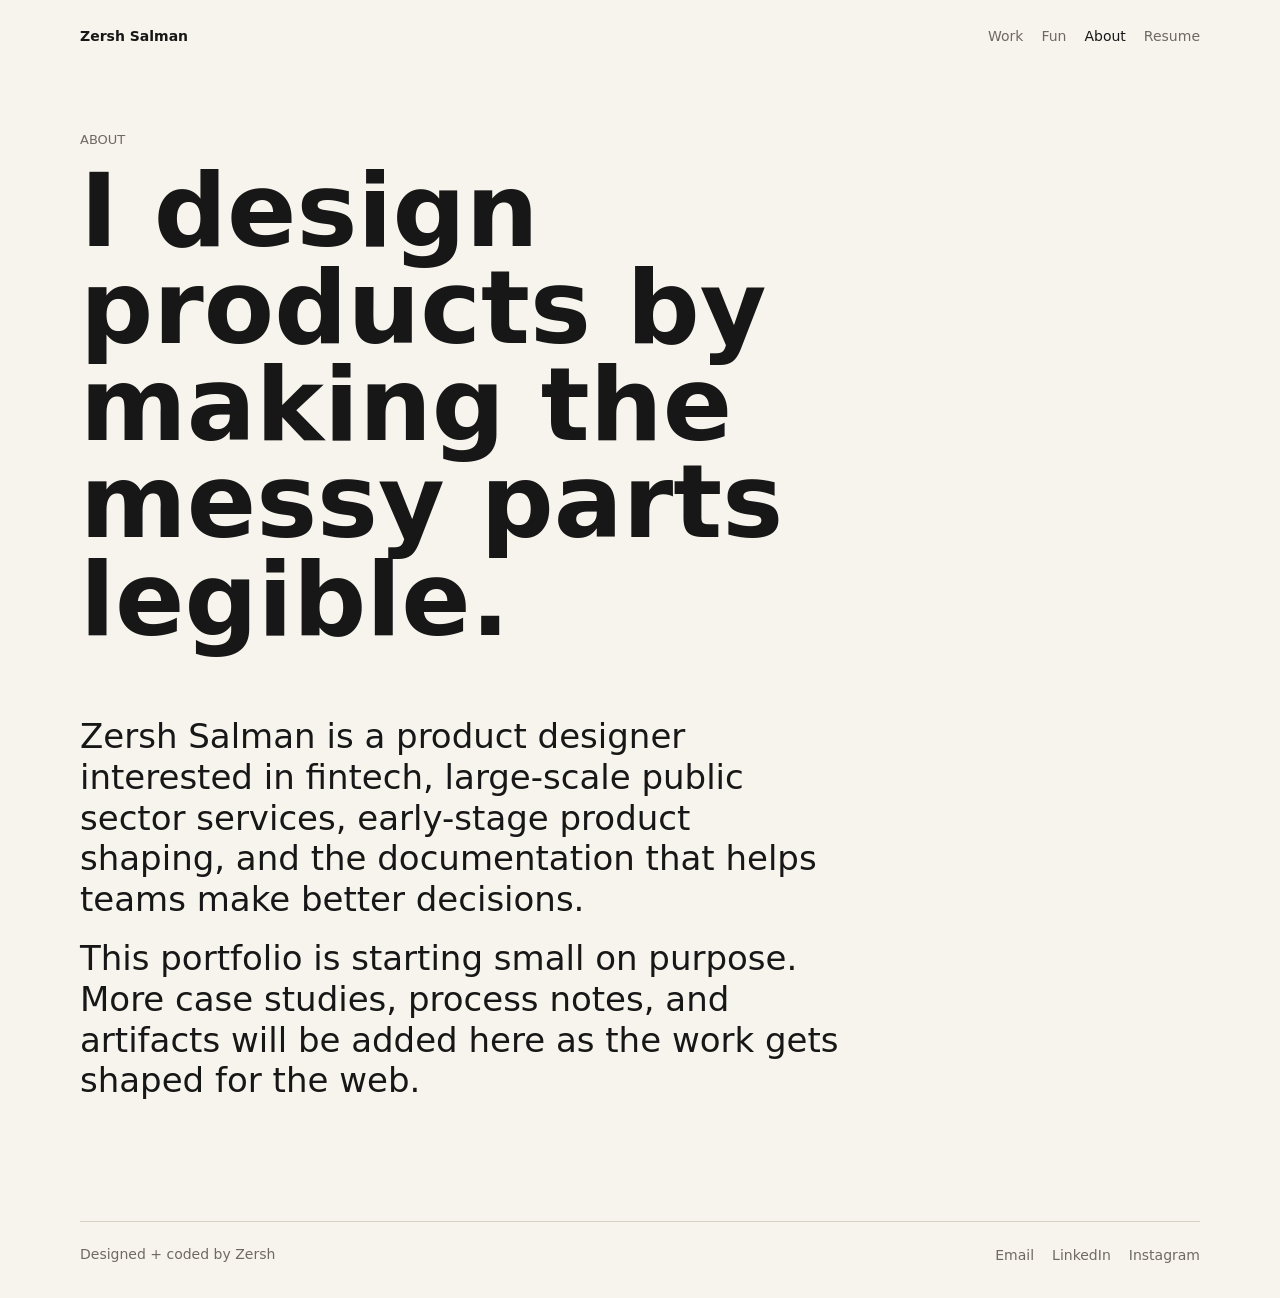
==== about/index.html @ 20848bba "Create portfolio v1" ====
<!doctype html>
<html lang="en">
  <head>
    <meta charset="utf-8">
    <meta name="viewport" content="width=device-width, initial-scale=1">
    <meta name="description" content="About Zersh Salman, product designer.">
    <title>About | Zersh Salman</title>
    <link rel="stylesheet" href="/styles.css">
  </head>
  <body>
    <header class="site-header">
      <a class="brand" href="/">Zersh Salman</a>
      <nav aria-label="Primary navigation">
        <a href="/work/">Work</a>
        <a href="/fun/">Fun</a>
        <a href="/about/" aria-current="page">About</a>
        <a href="/assets/Zersh-CV-SDSI.pdf">Resume</a>
      </nav>
    </header>

    <main>
      <section class="page-intro">
        <p class="eyebrow">About</p>
        <h1>I design products by making the messy parts legible.</h1>
      </section>

      <section class="about-copy">
        <p>Zersh Salman is a product designer interested in fintech, large-scale public sector services, early-stage product shaping, and the documentation that helps teams make better decisions.</p>
        <p>This portfolio is starting small on purpose. More case studies, process notes, and artifacts will be added here as the work gets shaped for the web.</p>
      </section>
    </main>

    <footer class="site-footer">
      <p>Designed + coded by Zersh</p>
      <nav aria-label="Social links">
        <a href="mailto:zersh.salman19@gmail.com">Email</a>
        <a href="https://www.linkedin.com/in/zershsalman/" target="_blank" rel="noreferrer">LinkedIn</a>
        <a href="https://www.instagram.com/z000sh/" target="_blank" rel="noreferrer">Instagram</a>
      </nav>
    </footer>
  </body>
</html>
---- styles.css ----
:root {
  color-scheme: light;
  --bg: #f7f4ed;
  --text: #171717;
  --muted: #6f6a61;
  --line: #d8d1c4;
  --accent: #b23b2a;
  --max-width: 1120px;
}

* {
  box-sizing: border-box;
}

html {
  background: var(--bg);
  color: var(--text);
  font-family: Inter, ui-sans-serif, system-ui, -apple-system, BlinkMacSystemFont, "Segoe UI", sans-serif;
  font-size: 16px;
}

body {
  margin: 0;
  min-height: 100vh;
}

a {
  color: inherit;
  text-decoration: none;
}

a:hover {
  color: var(--accent);
}

.site-header,
.site-footer,
main {
  width: min(var(--max-width), calc(100% - 40px));
  margin-inline: auto;
}

.site-header {
  display: flex;
  align-items: center;
  justify-content: space-between;
  gap: 24px;
  padding: 28px 0 88px;
  font-size: 14px;
  letter-spacing: 0;
}

.brand {
  font-weight: 650;
}

nav {
  display: flex;
  align-items: center;
  gap: 18px;
  flex-wrap: wrap;
}

nav a {
  color: var(--muted);
}

nav a[aria-current="page"] {
  color: var(--text);
}

.hero {
  max-width: 820px;
  padding-bottom: 76px;
}

h1,
h2,
p {
  margin: 0;
}

h1 {
  font-size: clamp(48px, 8vw, 106px);
  line-height: 0.95;
  letter-spacing: 0;
  font-weight: 760;
}

h2 {
  font-size: 18px;
  line-height: 1.25;
  font-weight: 660;
}

p {
  color: var(--muted);
  line-height: 1.55;
}

.timeline {
  display: grid;
  gap: 24px;
  padding: 4px 0 72px;
  max-width: 720px;
}

.timeline-item,
.case-row {
  display: grid;
  grid-template-columns: 88px 1fr;
  gap: 28px;
  border-top: 1px solid var(--line);
  padding-top: 18px;
}

.year,
.eyebrow {
  color: var(--muted);
  font-size: 13px;
  line-height: 1.2;
  text-transform: uppercase;
}

.project-index {
  padding: 0 0 96px;
}

.project-index > h2 {
  margin-bottom: 18px;
}

.index-list {
  border-top: 1px solid var(--line);
}

.index-row {
  display: grid;
  grid-template-columns: minmax(0, 1fr) minmax(220px, 0.65fr);
  gap: 24px;
  align-items: baseline;
  border-bottom: 1px solid var(--line);
  padding: 18px 0;
}

.index-row span:first-child {
  font-size: clamp(22px, 4vw, 46px);
  line-height: 1;
  font-weight: 720;
}

.index-row span:last-child {
  color: var(--muted);
  line-height: 1.35;
}

.page-intro {
  max-width: 900px;
  padding-bottom: 68px;
}

.page-intro .eyebrow {
  margin-bottom: 14px;
}

.case-list {
  display: grid;
  gap: 44px;
  padding-bottom: 96px;
}

.case-row p:not(.year) {
  max-width: 760px;
  margin-top: 12px;
}

.meta-list {
  display: grid;
  grid-template-columns: repeat(3, minmax(0, 1fr));
  gap: 16px;
  margin: 24px 0 0;
}

.meta-list div {
  border-top: 1px solid var(--line);
  padding-top: 12px;
}

dt {
  color: var(--muted);
  font-size: 12px;
  text-transform: uppercase;
}

dd {
  margin: 6px 0 0;
  line-height: 1.35;
}

.about-copy {
  max-width: 760px;
  display: grid;
  gap: 18px;
  padding-bottom: 120px;
}

.about-copy p {
  color: var(--text);
  font-size: clamp(22px, 3vw, 34px);
  line-height: 1.2;
}

.site-footer {
  display: flex;
  align-items: center;
  justify-content: space-between;
  gap: 24px;
  border-top: 1px solid var(--line);
  padding: 22px 0 32px;
  font-size: 14px;
}

.site-footer p {
  color: var(--muted);
}

@media (max-width: 720px) {
  .site-header {
    align-items: flex-start;
    padding-bottom: 64px;
  }

  .timeline-item,
  .case-row,
  .index-row {
    grid-template-columns: 1fr;
    gap: 10px;
  }

  .meta-list {
    grid-template-columns: 1fr;
  }

  .site-footer {
    align-items: flex-start;
    flex-direction: column;
  }
}

@media (max-width: 460px) {
  .site-header,
  .site-footer,
  main {
    width: min(var(--max-width), calc(100% - 28px));
  }

  .site-header {
    flex-direction: column;
    gap: 14px;
  }

  h1 {
    font-size: 48px;
  }
}
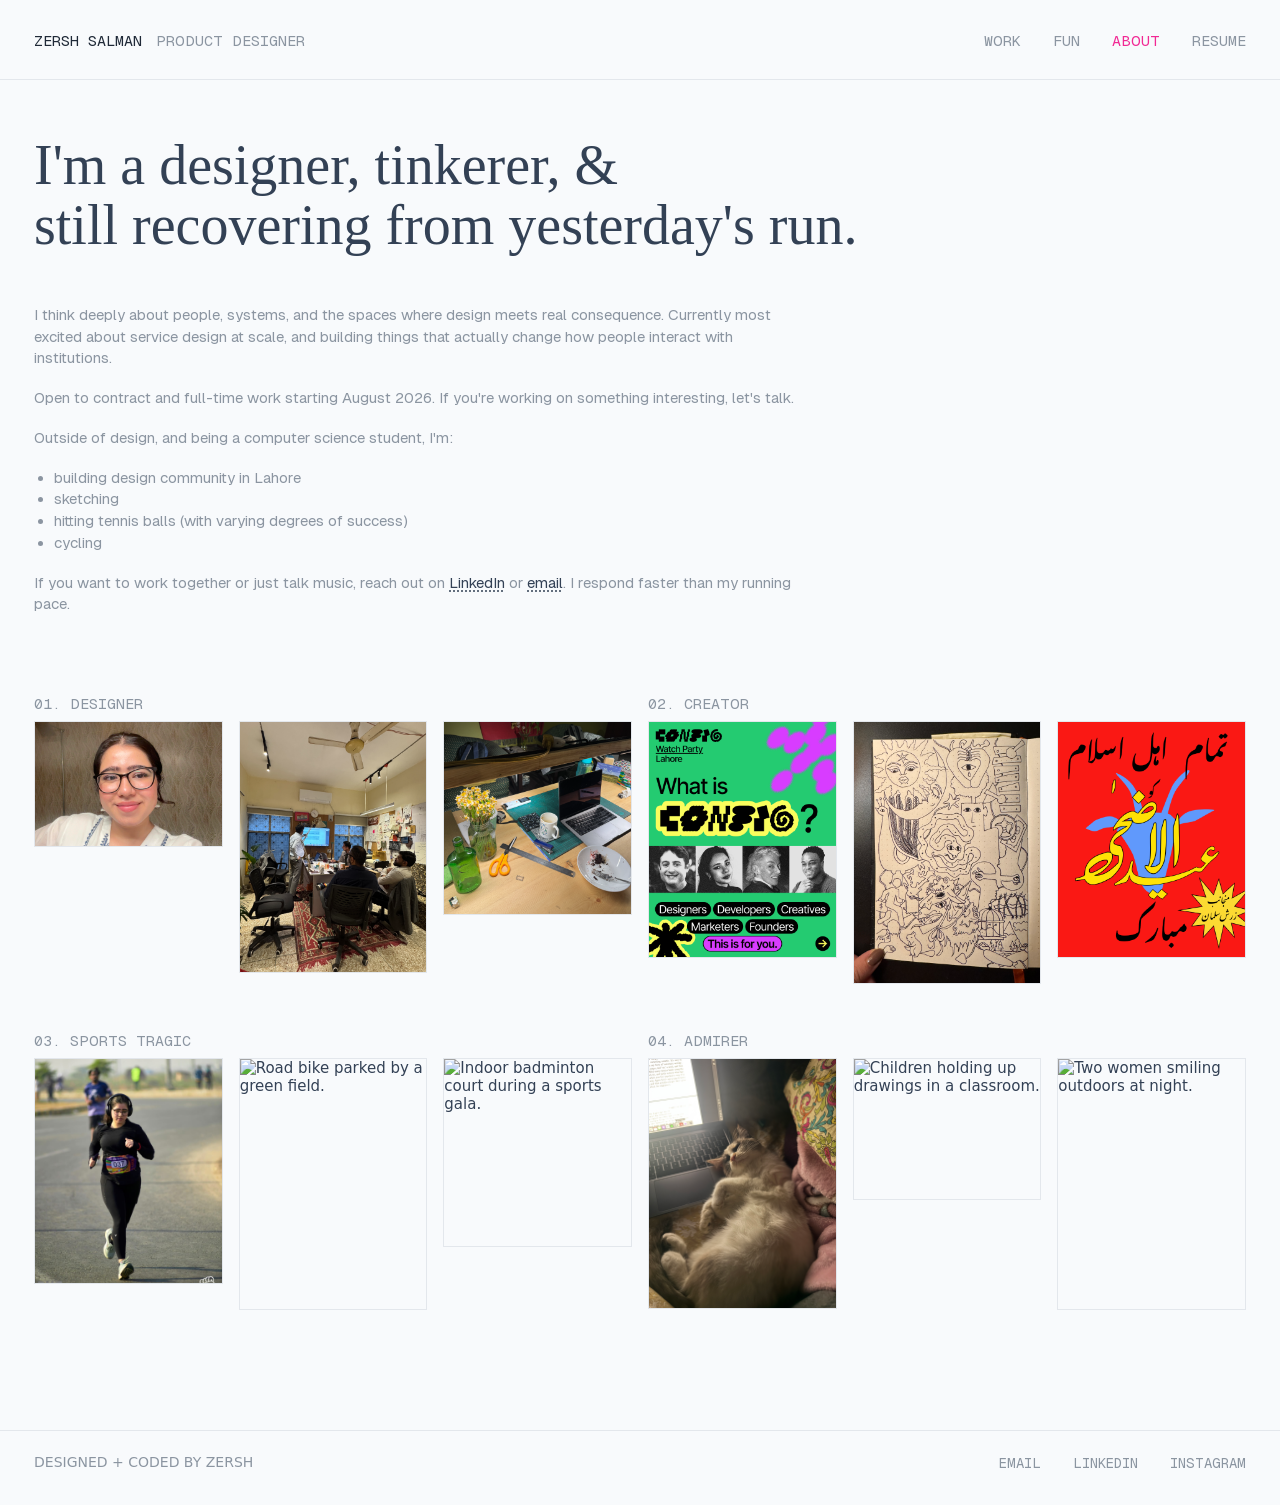
==== commit ab5deb81: "Restore portfolio site" ====
--- a/about/index.html
+++ b/about/index.html
@@ -5,29 +5,74 @@
     <meta name="viewport" content="width=device-width, initial-scale=1">
     <meta name="description" content="About Zersh Salman, product designer.">
     <title>About | Zersh Salman</title>
-    <link rel="stylesheet" href="/styles.css">
+    <link rel="stylesheet" href="/styles.css?v=121">
   </head>
   <body>
     <header class="site-header">
-      <a class="brand" href="/">Zersh Salman</a>
+      <a class="brand" href="/"><span>Zersh Salman</span><span>Product Designer</span></a>
       <nav aria-label="Primary navigation">
-        <a href="/work/">Work</a>
+        <a href="/">Work</a>
         <a href="/fun/">Fun</a>
         <a href="/about/" aria-current="page">About</a>
-        <a href="/assets/Zersh-CV-SDSI.pdf">Resume</a>
+        <a href="/assets/Zersh-Salman-Resume.pdf">Resume</a>
       </nav>
     </header>
 
     <main>
-      <section class="page-intro">
-        <p class="eyebrow">About</p>
-        <h1>I design products by making the messy parts legible.</h1>
+      <section class="about-intro">
+        <h1>I'm a designer, tinkerer, &amp;<br>still recovering from yesterday's run.</h1>
       </section>
 
       <section class="about-copy">
-        <p>Zersh Salman is a product designer interested in fintech, large-scale public sector services, early-stage product shaping, and the documentation that helps teams make better decisions.</p>
-        <p>This portfolio is starting small on purpose. More case studies, process notes, and artifacts will be added here as the work gets shaped for the web.</p>
+        <p>I think deeply about people, systems, and the spaces where design meets real consequence. Currently most excited about service design at scale, and building things that actually change how people interact with institutions.</p>
+        <p>Open to contract and full-time work starting August 2026. If you're working on something interesting, let's talk.</p>
+        <p>Outside of design, and being a computer science student, I'm:</p>
+        <ul>
+          <li>building design community in Lahore</li>
+          <li>sketching</li>
+          <li>hitting tennis balls (with varying degrees of success)</li>
+          <li>cycling</li>
+        </ul>
+        <p>If you want to work together or just talk music, reach out on <a href="https://www.linkedin.com/in/zershsalman/" target="_blank" rel="noreferrer">LinkedIn</a> or <a href="mailto:zersh.salman19@gmail.com">email</a>. I respond faster than my running pace.</p>
       </section>
+
+      <div class="about-gallery-grid">
+        <section class="about-gallery-block">
+          <p>01. DESIGNER</p>
+          <div class="about-image-row" aria-label="Designer image placeholders">
+            <img class="about-image-portrait" src="/assets/about-designer-01.png" alt="Zersh Salman portrait.">
+            <img class="about-image-studio" src="/assets/about-designer-02.png" alt="Design team working together in a studio.">
+            <img class="about-image-workspace" src="/assets/about-designer-03.png" alt="Workspace with laptop, sketches, tools, and flowers.">
+          </div>
+        </section>
+
+        <section class="about-gallery-block">
+          <p>02. CREATOR</p>
+          <div class="about-image-row" aria-label="Creator image placeholders">
+            <img class="about-creator-poster" src="/assets/about-creator-01.png" alt="Goisto watch party poster for Lahore creatives.">
+            <img class="about-creator-sketch" src="/assets/about-creator-02.png" alt="Sketchbook page filled with illustrated characters and symbols.">
+            <img class="about-creator-urdu" src="/assets/about-creator-03.png" alt="Bright red Urdu poster illustration.">
+          </div>
+        </section>
+
+        <section class="about-gallery-block">
+          <p>03. SPORTS TRAGIC</p>
+          <div class="about-image-row" aria-label="Sports enthusiast images">
+            <img class="about-sports-run" src="/assets/about-sports-01.png" alt="Zersh running during a marathon.">
+            <img class="about-sports-cycle" src="/assets/about-sports-02.png" alt="Road bike parked by a green field.">
+            <img class="about-sports-court" src="/assets/about-sports-03.png" alt="Indoor badminton court during a sports gala.">
+          </div>
+        </section>
+
+        <section class="about-gallery-block">
+          <p>04. ADMIRER</p>
+          <div class="about-image-row" aria-label="Admirer images">
+            <img class="about-admirer-laptop" src="/assets/about-admirer-01.jpg" alt="A quiet laptop-side moment.">
+            <img class="about-admirer-classroom" src="/assets/about-admirer-02.png" alt="Children holding up drawings in a classroom.">
+            <img class="about-admirer-family" src="/assets/about-admirer-03.png" alt="Two women smiling outdoors at night.">
+          </div>
+        </section>
+      </div>
     </main>
 
     <footer class="site-footer">
--- a/styles.css
+++ b/styles.css
@@ -1,11 +1,28 @@
+@font-face {
+  font-family: "Geist Mono";
+  src: url("/assets/fonts/GeistMono-Variable.woff2") format("woff2");
+  font-weight: 100 900;
+  font-style: normal;
+  font-display: swap;
+}
+
+@font-face {
+  font-family: "Geist";
+  src: url("/assets/fonts/Geist-Variable.woff2") format("woff2");
+  font-weight: 100 900;
+  font-style: normal;
+  font-display: swap;
+}
+
 :root {
   color-scheme: light;
-  --bg: #f7f4ed;
-  --text: #171717;
-  --muted: #6f6a61;
-  --line: #d8d1c4;
-  --accent: #b23b2a;
-  --max-width: 1120px;
+  --bg: #f8fafc;
+  --text: #334155;
+  --strong: #1f2937;
+  --muted: #8b95a1;
+  --line: #e3e7ec;
+  --accent: #f12994;
+  --max-width: 1980px;
 }
 
 * {
@@ -15,8 +32,11 @@
 html {
   background: var(--bg);
   color: var(--text);
-  font-family: Inter, ui-sans-serif, system-ui, -apple-system, BlinkMacSystemFont, "Segoe UI", sans-serif;
-  font-size: 16px;
+  font-family: "Geist Fallback", ui-sans-serif, system-ui, -apple-system, BlinkMacSystemFont, "Segoe UI", sans-serif;
+  font-size: 15px;
+  scroll-behavior: smooth;
+  -webkit-font-smoothing: antialiased;
+  -moz-osx-font-smoothing: grayscale;
 }
 
 body {
@@ -36,7 +56,7 @@
 .site-header,
 .site-footer,
 main {
-  width: min(var(--max-width), calc(100% - 40px));
+  width: min(var(--max-width), calc(100% - 68px));
   margin-inline: auto;
 }
 
@@ -45,33 +65,68 @@
   align-items: center;
   justify-content: space-between;
   gap: 24px;
-  padding: 28px 0 88px;
-  font-size: 14px;
+  padding: 34px 0 30px;
+  font-size: 15px;
+  line-height: 1;
   letter-spacing: 0;
+  text-transform: uppercase;
+}
+
+body::before {
+  content: "";
+  position: absolute;
+  top: 79px;
+  left: 0;
+  right: 0;
+  border-top: 1px solid var(--line);
 }
 
 .brand {
-  font-weight: 650;
+  display: inline-flex;
+  gap: 14px;
+  flex-wrap: wrap;
+  color: var(--strong);
+  font-family: "Geist Mono", "Geist Fallback", ui-monospace, "SFMono-Regular", "SF Mono", Menlo, Monaco, Consolas, monospace;
+  font-weight: 400;
+}
+
+.brand span:first-child {
+  font-weight: 400;
+}
+
+.brand span:last-child {
+  color: var(--muted);
+  font-weight: 400;
 }
 
 nav {
   display: flex;
   align-items: center;
-  gap: 18px;
+  gap: 32px;
   flex-wrap: wrap;
+  font-family: "Geist Mono", "Geist Fallback", ui-monospace, "SFMono-Regular", "SF Mono", Menlo, Monaco, Consolas, monospace;
 }
 
 nav a {
   color: var(--muted);
+  font-weight: 400;
 }
 
 nav a[aria-current="page"] {
-  color: var(--text);
+  color: var(--accent);
+}
+
+.first-fold {
+  display: grid;
+  grid-template-columns: repeat(2, minmax(0, 1fr));
+  gap: 34px;
+  align-items: end;
+  min-height: 430px;
+  padding: 0 0 50px;
 }
 
 .hero {
-  max-width: 820px;
-  padding-bottom: 76px;
+  max-width: 980px;
 }
 
 h1,
@@ -81,16 +136,19 @@
 }
 
 h1 {
-  font-size: clamp(48px, 8vw, 106px);
-  line-height: 0.95;
+  color: var(--text);
+  font-family: Georgia, "Times New Roman", serif;
+  font-size: 56px;
+  line-height: 1.03;
   letter-spacing: 0;
-  font-weight: 760;
+  font-weight: 400;
 }
 
 h2 {
-  font-size: 18px;
+  color: var(--text);
+  font-size: 15px;
   line-height: 1.25;
-  font-weight: 660;
+  font-weight: 500;
 }
 
 p {
@@ -100,12 +158,17 @@
 
 .timeline {
   display: grid;
-  gap: 24px;
-  padding: 4px 0 72px;
-  max-width: 720px;
-}
-
-.timeline-item,
+  gap: 18px;
+  padding: 0 0 2px;
+  max-width: none;
+}
+
+.timeline-item {
+  display: grid;
+  grid-template-columns: 70px minmax(160px, 1fr) minmax(160px, 0.95fr);
+  gap: 34px;
+}
+
 .case-row {
   display: grid;
   grid-template-columns: 88px 1fr;
@@ -117,46 +180,618 @@
 .year,
 .eyebrow {
   color: var(--muted);
-  font-size: 13px;
+  font-size: 15px;
   line-height: 1.2;
   text-transform: uppercase;
 }
 
-.project-index {
+.timeline-item p:last-child {
+  color: var(--muted);
+  font-size: 15px;
+  line-height: 1.25;
+}
+
+.project-grid {
   padding: 0 0 96px;
 }
 
-.project-index > h2 {
+.project-grid > h2 {
   margin-bottom: 18px;
 }
 
-.index-list {
-  border-top: 1px solid var(--line);
-}
-
-.index-row {
-  display: grid;
-  grid-template-columns: minmax(0, 1fr) minmax(220px, 0.65fr);
+.projects {
+  display: grid;
+  grid-template-columns: repeat(2, minmax(0, 1fr));
+  gap: 42px 34px;
+}
+
+.project-card {
+  min-width: 0;
+}
+
+.project-media {
+  display: grid;
+  place-items: center;
+  aspect-ratio: 16 / 9;
+  border: 1px solid var(--line);
+  overflow: hidden;
+}
+
+.project-media span {
+  color: rgba(255, 255, 255, 0.92);
+  font-family: "Geist Fallback", ui-sans-serif, system-ui, sans-serif;
+  font-size: 28px;
+  font-weight: 600;
+  text-transform: none;
+}
+
+.media-warm {
+  background:
+    radial-gradient(circle at 78% 18%, rgba(206, 190, 255, 0.9), transparent 32%),
+    radial-gradient(circle at 28% 80%, rgba(241, 41, 148, 0.48), transparent 36%),
+    linear-gradient(135deg, #eca63b, #ef9474 56%, #bca7ee);
+}
+
+.media-cool {
+  background:
+    linear-gradient(180deg, rgba(255, 255, 255, 0.74), rgba(255, 255, 255, 0.2)),
+    linear-gradient(135deg, #eef1f6, #e8e6f1);
+}
+
+.media-ink {
+  background:
+    radial-gradient(circle at 50% 40%, rgba(58, 104, 210, 0.65), transparent 30%),
+    linear-gradient(135deg, #060b17, #17243b);
+}
+
+.media-soft {
+  background:
+    radial-gradient(circle at 72% 35%, rgba(241, 41, 148, 0.22), transparent 34%),
+    linear-gradient(135deg, #f2f5f8, #e8edf3);
+}
+
+.project-caption {
+  display: grid;
+  grid-template-columns: minmax(0, 1fr) auto;
   gap: 24px;
   align-items: baseline;
-  border-bottom: 1px solid var(--line);
-  padding: 18px 0;
-}
-
-.index-row span:first-child {
-  font-size: clamp(22px, 4vw, 46px);
-  line-height: 1;
-  font-weight: 720;
-}
-
-.index-row span:last-child {
-  color: var(--muted);
-  line-height: 1.35;
+  padding-top: 16px;
+}
+
+.project-caption h3 {
+  margin: 0;
+  color: var(--text);
+  font-family: "Tiempos Text", Georgia, "Times New Roman", serif;
+  font-size: 17px;
+  font-weight: 400;
+  line-height: 1.1;
+}
+
+.project-caption p {
+  color: var(--muted);
+  font-family: "Geist Mono", "Geist Fallback", ui-monospace, "SFMono-Regular", "SF Mono", Menlo, Monaco, Consolas, monospace;
+  font-size: 15px;
+  font-weight: 400;
+  line-height: 1.2;
+  text-transform: none !important;
+  text-align: right;
 }
 
 .page-intro {
   max-width: 900px;
   padding-bottom: 68px;
+  padding-top: 120px;
+}
+
+.case-page {
+  display: grid;
+  grid-template-columns: 312px minmax(0, 1fr);
+  gap: 34px;
+}
+
+.case-side-nav {
+  position: sticky;
+  top: 96px;
+  align-self: start;
+  padding-top: 48px;
+}
+
+.case-side-nav nav {
+  display: grid;
+  gap: 12px;
+  margin-top: 48px;
+  font-family: "Geist Fallback", ui-sans-serif, system-ui, sans-serif;
+  font-size: 16px;
+  line-height: 1.3;
+  text-transform: none;
+}
+
+.case-side-nav a {
+  color: var(--muted);
+}
+
+.case-side-nav a:hover {
+  color: var(--accent);
+}
+
+.case-side-nav a.is-active {
+  color: var(--accent);
+}
+
+.back-link {
+  display: inline-block;
+  font-family: "Geist Mono", "Geist Fallback", ui-monospace, "SFMono-Regular", "SF Mono", Menlo, Monaco, Consolas, monospace;
+  font-size: 15px;
+  font-weight: 400;
+  text-transform: uppercase;
+}
+
+.case-content {
+  width: min(768px, 100%);
+  min-width: 0;
+}
+
+.case-hero {
+  padding: 48px 0;
+}
+
+.case-hero h1 {
+  max-width: 1000px;
+  margin-top: 16px;
+}
+
+.case-kicker {
+  color: var(--muted);
+  font-family: "Geist Mono", "Geist Fallback", ui-monospace, "SFMono-Regular", "SF Mono", Menlo, Monaco, Consolas, monospace;
+  font-size: 15px;
+  font-weight: 400;
+  line-height: 1.2;
+}
+
+.case-visual {
+  display: grid;
+  place-items: center;
+  aspect-ratio: 16 / 9;
+  border: 1px solid var(--line);
+  margin-top: 32px;
+}
+
+.case-visual span {
+  color: rgba(255, 255, 255, 0.92);
+  font-family: "Geist Fallback", ui-sans-serif, system-ui, sans-serif;
+  font-size: 34px;
+  font-weight: 600;
+}
+
+.case-detail-grid {
+  display: grid;
+  grid-template-columns: repeat(4, minmax(0, 1fr));
+  gap: 34px;
+  margin: 32px 0 0;
+}
+
+.case-detail-grid dt {
+  color: var(--muted);
+  font-family: "Geist Mono", "Geist Fallback", ui-monospace, "SFMono-Regular", "SF Mono", Menlo, Monaco, Consolas, monospace;
+  font-size: 15px;
+  font-weight: 400;
+  text-transform: uppercase;
+}
+
+.case-detail-grid dd {
+  color: var(--muted);
+  font-family: "Geist", "Geist Fallback", ui-sans-serif, system-ui, sans-serif;
+  font-size: 15px;
+  line-height: 1.4;
+}
+
+.case-overview {
+  margin-top: 48px;
+  padding-bottom: 48px;
+  scroll-margin-top: 96px;
+}
+
+.case-hero {
+  scroll-margin-top: 96px;
+}
+
+.case-section-label {
+  color: var(--muted);
+  font-family: "Geist Mono", "Geist Fallback", ui-monospace, "SFMono-Regular", "SF Mono", Menlo, Monaco, Consolas, monospace;
+  font-size: 15px;
+  font-weight: 400;
+  line-height: 1.2;
+  text-transform: uppercase;
+}
+
+.case-overview h2 {
+  margin: 16px 0;
+  color: var(--text);
+  font-family: "Tiempos Text", Georgia, "Times New Roman", serif;
+  font-size: 32px;
+  font-weight: 400;
+  line-height: 1.1;
+}
+
+.case-small-heading {
+  margin: 0 0 16px;
+  color: var(--text);
+  font-family: "Tiempos Text", Georgia, "Times New Roman", serif;
+  font-size: 21px;
+  font-weight: 400;
+  line-height: 1.2;
+}
+
+.case-overview > p:last-child,
+.case-section-copy p {
+  color: var(--muted);
+  font-family: "Geist", "Geist Fallback", ui-sans-serif, system-ui, sans-serif;
+  font-size: 15px;
+  line-height: 1.45;
+}
+
+.case-section-copy {
+  display: grid;
+  gap: 16px;
+}
+
+.solution-subheading {
+  margin: 0;
+  color: var(--muted);
+  font-family: "Geist", "Geist Fallback", ui-sans-serif, system-ui, sans-serif;
+  font-size: 15px;
+  line-height: 1.45;
+}
+
+.case-section-text {
+  margin: 0;
+  color: var(--muted);
+  font-family: "Geist", "Geist Fallback", ui-sans-serif, system-ui, sans-serif;
+  font-size: 15px;
+  line-height: 1.45;
+}
+
+.outcomes-summary {
+  margin-top: 16px;
+}
+
+.dotted-link {
+  text-decoration: underline dotted;
+  text-underline-offset: 3px;
+}
+
+.solution-feature-label {
+  margin-top: 48px;
+}
+
+.domain-image-grid {
+  display: grid;
+  grid-template-columns: repeat(2, minmax(0, 1fr));
+  gap: 32px;
+  width: 100%;
+  margin: 32px 0;
+  padding: 32px;
+  border: 1px solid var(--line);
+  background: #eef1f6;
+}
+
+.domain-image-grid figure {
+  margin: 0;
+}
+
+.domain-image-grid img {
+  display: block;
+  width: 100%;
+  aspect-ratio: 4 / 3;
+  object-fit: cover;
+  border: 1px solid var(--line);
+}
+
+.domain-image-placeholder {
+  width: 100%;
+  aspect-ratio: 4 / 3;
+  border: 1px solid var(--line);
+  background: #f8fafc;
+}
+
+.domain-image-grid figcaption {
+  margin-top: 12px;
+  color: var(--text);
+  font-family: "Geist", "Geist Fallback", ui-sans-serif, system-ui, sans-serif;
+  font-size: 14px;
+  line-height: 1.35;
+}
+
+.domain-caption-placeholder {
+  display: block;
+  width: 72%;
+  height: 14px;
+  background: #dfe4eb;
+}
+
+.full-graphic-placeholder {
+  width: 100%;
+  min-height: 430px;
+  margin: 32px 0;
+  border: 1px solid var(--line);
+  background: #eef1f6;
+}
+
+.case-subsection {
+  margin-top: 48px;
+}
+
+.decision-row-list {
+  display: grid;
+  gap: 48px;
+  margin-top: 32px;
+}
+
+.decision-row {
+  display: grid;
+  grid-template-columns: 458px minmax(0, 1fr);
+  gap: 32px;
+  align-items: end;
+}
+
+.decision-visual-placeholder {
+  width: 458px;
+  height: 250px;
+  border: 1px solid var(--line);
+  background: #eef1f6;
+}
+
+.decision-row h3 {
+  margin: 0 0 12px;
+  color: var(--text);
+  font-family: "Tiempos Text", Georgia, "Times New Roman", serif;
+  font-size: 21px;
+  font-weight: 400;
+  line-height: 1.2;
+}
+
+.decision-row p {
+  margin: 0;
+  color: var(--muted);
+  font-family: "Geist", "Geist Fallback", ui-sans-serif, system-ui, sans-serif;
+  font-size: 15px;
+  line-height: 1.45;
+}
+
+.reflection-grid {
+  display: grid;
+  grid-template-columns: repeat(2, 340px);
+  gap: 48px;
+  margin-top: 48px;
+}
+
+.reflection-grid h3 {
+  margin: 0 0 16px;
+  color: var(--text);
+  font-family: "Tiempos Text", Georgia, "Times New Roman", serif;
+  font-size: 21px;
+  font-weight: 400;
+  line-height: 1.2;
+}
+
+.reflection-grid p {
+  margin: 0;
+  color: var(--muted);
+  font-family: "Geist", "Geist Fallback", ui-sans-serif, system-ui, sans-serif;
+  font-size: 15px;
+  line-height: 1.45;
+}
+
+.case-section-graphic {
+  display: block;
+  width: 100%;
+  height: auto;
+  border: 1px solid var(--line);
+  margin: 16px 0;
+}
+
+.hover-note {
+  position: relative;
+  display: inline-block;
+  margin-top: 8px;
+  color: var(--muted);
+  font-family: "Geist", "Geist Fallback", ui-sans-serif, system-ui, sans-serif;
+  font-size: 15px;
+  line-height: 1.45;
+}
+
+.hover-note p {
+  margin: 0;
+}
+
+.hover-note span {
+  text-decoration: underline dashed;
+  text-underline-offset: 3px;
+}
+
+.hover-note img {
+  position: absolute;
+  left: var(--hover-x, 0px);
+  top: var(--hover-y, -236px);
+  z-index: 3;
+  width: 220px;
+  border-radius: 10px;
+  opacity: 0;
+  transform: translate(12px, -100%);
+  transition: opacity 160ms ease, transform 160ms ease;
+  pointer-events: none;
+}
+
+.hover-note:hover img,
+.hover-note:focus-within img {
+  opacity: 1;
+  transform: translate(12px, calc(-100% - 12px));
+}
+
+.opportunity-grid {
+  display: grid;
+  grid-template-columns: repeat(3, minmax(0, 1fr));
+  gap: 32px;
+  margin-top: 32px;
+}
+
+.opportunity-grid h3 {
+  margin: 0 0 16px;
+  color: var(--text);
+  font-family: "Tiempos Text", Georgia, "Times New Roman", serif;
+  font-size: 22px;
+  font-weight: 400;
+  line-height: 1.15;
+}
+
+.opportunity-grid p {
+  color: var(--muted);
+  font-family: "Geist", "Geist Fallback", ui-sans-serif, system-ui, sans-serif;
+  font-size: 15px;
+  line-height: 1.45;
+}
+
+.opportunity-copy {
+  display: grid;
+  gap: 12px;
+}
+
+.design-framework-graphic {
+  display: block;
+  width: 100%;
+  margin: 32px 0 16px;
+  border: 1px solid var(--line);
+}
+
+.design-goal-list {
+  display: grid;
+  gap: 48px;
+  margin-top: 32px;
+}
+
+.solution-pointer-list {
+  display: grid;
+  gap: 48px;
+  margin-top: 48px;
+}
+
+.design-goal-row {
+  display: grid;
+  grid-template-columns: 458px minmax(0, 1fr);
+  gap: 32px;
+  align-items: end;
+}
+
+.video-demo {
+  position: relative;
+  width: 458px;
+  height: 250px;
+  overflow: hidden;
+  border: 1px solid var(--line);
+}
+
+.design-goal-video {
+  display: block;
+  width: 458px;
+  height: 286px;
+  object-fit: contain;
+  background: #eef1f6;
+  transform: translateY(-18px);
+}
+
+.design-goal-video::-webkit-media-controls {
+  display: none !important;
+}
+
+.video-placeholder {
+  width: 458px;
+  height: 250px;
+  border: 1px solid var(--line);
+  background: #eef1f6;
+}
+
+.video-controls {
+  position: absolute;
+  top: 18px;
+  right: 18px;
+  display: flex;
+  gap: 10px;
+  opacity: 0;
+  transform: translateY(-4px);
+  transition: opacity 160ms ease, transform 160ms ease;
+  pointer-events: none;
+}
+
+.video-demo:hover .video-controls,
+.video-demo:focus-within .video-controls {
+  opacity: 1;
+  transform: translateY(0);
+  pointer-events: auto;
+}
+
+.video-demo--wide {
+  width: 100%;
+  height: auto;
+  margin-top: 32px;
+  aspect-ratio: 16 / 9;
+  background: url("/assets/solar-gradients-09.jpg") center / cover no-repeat;
+}
+
+.video-demo--wide .solution-video {
+  width: 100%;
+  height: 100%;
+  object-fit: contain;
+  background: transparent;
+  transform: scale(1.006);
+}
+
+.video-control {
+  display: grid;
+  place-items: center;
+  width: 38px;
+  height: 38px;
+  border: 0;
+  border-radius: 999px;
+  background: rgba(88, 88, 92, 0.82);
+  color: #fff;
+  cursor: pointer;
+  font-family: "Geist", "Geist Fallback", ui-sans-serif, system-ui, sans-serif;
+  font-size: 19px;
+  line-height: 1;
+  transition: background-color 160ms ease;
+}
+
+.video-control:hover,
+.video-control:focus-visible {
+  background: #111;
+}
+
+.design-goal-row h3 {
+  margin: 0 0 16px;
+  color: var(--text);
+  font-family: "Tiempos Text", Georgia, "Times New Roman", serif;
+  font-size: 22px;
+  font-weight: 400;
+  line-height: 1.15;
+}
+
+.design-goal-row p {
+  color: var(--muted);
+  font-family: "Geist", "Geist Fallback", ui-sans-serif, system-ui, sans-serif;
+  font-size: 15px;
+  line-height: 1.45;
+}
+
+.case-placeholder {
+  max-width: 760px;
+  padding: 0 0 140px;
+}
+
+.case-placeholder p {
+  color: var(--text);
+  font-family: "Tiempos Text", Georgia, "Times New Roman", serif;
+  font-size: 28px;
+  line-height: 1.25;
 }
 
 .page-intro .eyebrow {
@@ -201,23 +836,143 @@
   max-width: 760px;
   display: grid;
   gap: 18px;
+}
+
+.about-intro {
+  max-width: 900px;
+  padding-top: 56px;
+  padding-bottom: 48px;
+}
+
+.about-intro h1 {
+  font-family: "Tiempos Text", Georgia, "Times New Roman", serif;
+  font-size: 56px;
+  line-height: 1.08;
+  font-weight: 400;
+}
+
+.about-copy p {
+  color: var(--muted);
+  font-family: "Geist", "Geist Fallback", ui-sans-serif, system-ui, sans-serif;
+  font-size: 15px;
+  line-height: 1.45;
+}
+
+.about-copy ul {
+  margin: 0;
+  padding-left: 20px;
+  color: var(--muted);
+  font-family: "Geist", "Geist Fallback", ui-sans-serif, system-ui, sans-serif;
+  font-size: 15px;
+  line-height: 1.45;
+}
+
+.about-copy a {
+  color: var(--text);
+  text-decoration: underline dotted;
+  text-underline-offset: 3px;
+}
+
+.about-gallery-grid {
+  display: grid;
+  grid-template-columns: repeat(2, minmax(0, 1fr));
+  column-gap: 16px;
+  row-gap: 48px;
+  margin-top: 80px;
   padding-bottom: 120px;
 }
 
-.about-copy p {
-  color: var(--text);
-  font-size: clamp(22px, 3vw, 34px);
+.about-gallery-block {
+  min-width: 0;
+}
+
+.about-gallery-block > p {
+  margin: 0 0 8px;
+  color: var(--muted);
+  font-family: "Geist Mono", "Geist Fallback", ui-monospace, "SFMono-Regular", "SF Mono", Menlo, Monaco, Consolas, monospace;
+  font-size: 15px;
+  font-weight: 400;
   line-height: 1.2;
 }
 
+.about-image-row {
+  display: grid;
+  grid-template-columns: repeat(3, minmax(0, 1fr));
+  gap: 16px;
+}
+
+.about-image-row img {
+  display: block;
+  width: 100%;
+  height: auto;
+  border: 1px solid var(--line);
+}
+
+.about-image-placeholder {
+  width: 100%;
+  border: 1px solid var(--line);
+  background: #eef1f6;
+}
+
+.about-image-portrait {
+  aspect-ratio: 150 / 100;
+}
+
+.about-image-studio {
+  aspect-ratio: 150 / 200;
+}
+
+.about-image-workspace {
+  aspect-ratio: 150 / 154;
+}
+
+.about-creator-poster,
+.about-creator-urdu {
+  aspect-ratio: 150 / 188;
+}
+
+.about-creator-sketch {
+  aspect-ratio: 150 / 209;
+}
+
+.about-sports-run {
+  aspect-ratio: 896 / 1072;
+}
+
+.about-sports-cycle {
+  aspect-ratio: 2488 / 3318;
+}
+
+.about-sports-court {
+  aspect-ratio: 1 / 1;
+}
+
+.about-admirer-classroom {
+  aspect-ratio: 4 / 3;
+}
+
+.about-admirer-family {
+  aspect-ratio: 3 / 4;
+}
+
 .site-footer {
+  position: relative;
   display: flex;
   align-items: center;
   justify-content: space-between;
   gap: 24px;
-  border-top: 1px solid var(--line);
   padding: 22px 0 32px;
   font-size: 14px;
+  text-transform: uppercase;
+}
+
+.site-footer::before {
+  content: "";
+  position: absolute;
+  top: 0;
+  left: calc((100vw - 100%) / -2);
+  width: 100vw;
+  border-top: 1px solid var(--line);
 }
 
 .site-footer p {
@@ -230,15 +985,66 @@
     padding-bottom: 64px;
   }
 
+  .first-fold {
+    grid-template-columns: 1fr;
+    min-height: auto;
+    padding: 72px 0 64px;
+  }
+
   .timeline-item,
   .case-row,
-  .index-row {
+  .project-caption {
     grid-template-columns: 1fr;
     gap: 10px;
   }
 
+  .projects {
+    grid-template-columns: 1fr;
+  }
+
+  .project-caption p {
+    text-align: left;
+  }
+
   .meta-list {
     grid-template-columns: 1fr;
+  }
+
+  .case-page {
+    grid-template-columns: 1fr;
+  }
+
+  .case-side-nav {
+    position: static;
+    padding-top: 32px;
+  }
+
+  .case-side-nav nav {
+    display: none;
+  }
+
+  .case-detail-grid {
+    grid-template-columns: 1fr;
+  }
+
+  .opportunity-grid {
+    grid-template-columns: 1fr;
+  }
+
+  .design-goal-row {
+    grid-template-columns: 1fr;
+  }
+
+  .design-goal-video {
+    width: 100%;
+    height: auto;
+    aspect-ratio: 458 / 286;
+  }
+
+  .video-demo {
+    width: 100%;
+    height: auto;
+    aspect-ratio: 458 / 250;
   }
 
   .site-footer {
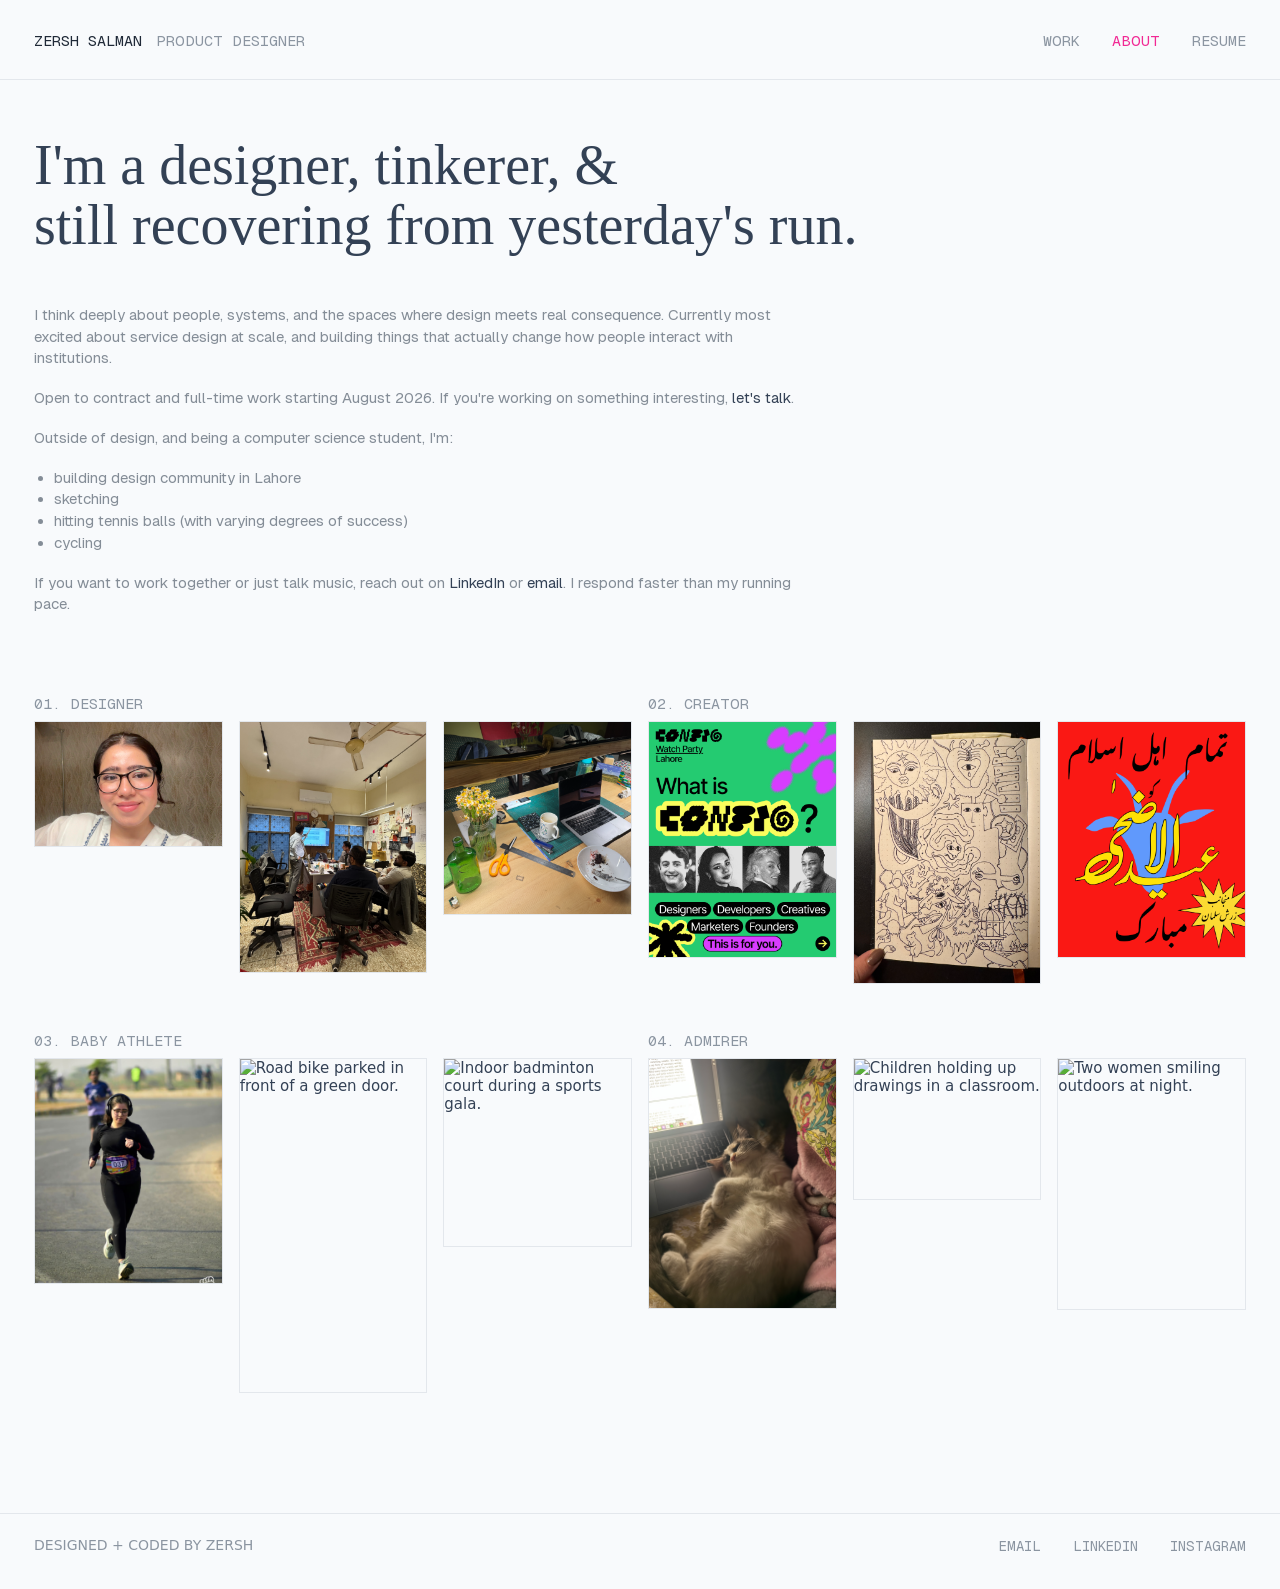
==== commit 8329a980: "Update portfolio case studies and about page" ====
--- a/about/index.html
+++ b/about/index.html
@@ -12,7 +12,6 @@
       <a class="brand" href="/"><span>Zersh Salman</span><span>Product Designer</span></a>
       <nav aria-label="Primary navigation">
         <a href="/">Work</a>
-        <a href="/fun/">Fun</a>
         <a href="/about/" aria-current="page">About</a>
         <a href="/assets/Zersh-Salman-Resume.pdf">Resume</a>
       </nav>
@@ -25,7 +24,7 @@
 
       <section class="about-copy">
         <p>I think deeply about people, systems, and the spaces where design meets real consequence. Currently most excited about service design at scale, and building things that actually change how people interact with institutions.</p>
-        <p>Open to contract and full-time work starting August 2026. If you're working on something interesting, let's talk.</p>
+        <p>Open to contract and full-time work starting August 2026. If you're working on something interesting, <button class="copy-email-link" type="button" data-email="zersh.salman19@gmail.com">let's talk</button>.</p>
         <p>Outside of design, and being a computer science student, I'm:</p>
         <ul>
           <li>building design community in Lahore</li>
@@ -56,10 +55,10 @@
         </section>
 
         <section class="about-gallery-block">
-          <p>03. SPORTS TRAGIC</p>
+          <p>03. BABY ATHLETE</p>
           <div class="about-image-row" aria-label="Sports enthusiast images">
             <img class="about-sports-run" src="/assets/about-sports-01.png" alt="Zersh running during a marathon.">
-            <img class="about-sports-cycle" src="/assets/about-sports-02.png" alt="Road bike parked by a green field.">
+            <img class="about-sports-cycle" src="/assets/about-sports-02.jpg" alt="Road bike parked in front of a green door.">
             <img class="about-sports-court" src="/assets/about-sports-03.png" alt="Indoor badminton court during a sports gala.">
           </div>
         </section>
@@ -83,5 +82,56 @@
         <a href="https://www.instagram.com/z000sh/" target="_blank" rel="noreferrer">Instagram</a>
       </nav>
     </footer>
+    <div class="copy-email-cursor" aria-hidden="true">
+      <span class="copy-email-icon">
+        <svg viewBox="0 0 24 24" focusable="false" aria-hidden="true">
+          <path d="M4 6h16v12H4z"></path>
+          <path d="m4 7 8 6 8-6"></path>
+        </svg>
+      </span>
+      <span class="copy-email-text">Copy Email</span>
+    </div>
+    <script>
+      const copyEmailLink = document.querySelector(".copy-email-link");
+      const copyEmailCursor = document.querySelector(".copy-email-cursor");
+      const copyEmailText = copyEmailCursor?.querySelector(".copy-email-text");
+
+      if (copyEmailLink && copyEmailCursor && copyEmailText) {
+        const moveCursor = (event) => {
+          copyEmailCursor.style.left = `${event.clientX + 14}px`;
+          copyEmailCursor.style.top = `${event.clientY - 22}px`;
+        };
+
+        copyEmailLink.addEventListener("mouseenter", (event) => {
+          copyEmailCursor.classList.add("is-visible");
+          copyEmailCursor.classList.remove("is-copied");
+          copyEmailText.textContent = "Copy Email";
+          moveCursor(event);
+        });
+
+        copyEmailLink.addEventListener("mousemove", moveCursor);
+
+        copyEmailLink.addEventListener("mouseleave", () => {
+          copyEmailCursor.classList.remove("is-visible", "is-copied");
+          copyEmailText.textContent = "Copy Email";
+        });
+
+        copyEmailLink.addEventListener("click", async (event) => {
+          moveCursor(event);
+          try {
+            await navigator.clipboard.writeText(copyEmailLink.dataset.email);
+          } catch {
+            const fallback = document.createElement("textarea");
+            fallback.value = copyEmailLink.dataset.email;
+            document.body.appendChild(fallback);
+            fallback.select();
+            document.execCommand("copy");
+            fallback.remove();
+          }
+          copyEmailCursor.classList.add("is-copied");
+          copyEmailText.textContent = "Email Copied!";
+        });
+      }
+    </script>
   </body>
 </html>
--- a/styles.css
+++ b/styles.css
@@ -121,8 +121,7 @@
   grid-template-columns: repeat(2, minmax(0, 1fr));
   gap: 34px;
   align-items: end;
-  min-height: 430px;
-  padding: 0 0 50px;
+  padding: 140px 0 50px;
 }
 
 .hero {
@@ -210,6 +209,7 @@
 }
 
 .project-media {
+  position: relative;
   display: grid;
   place-items: center;
   aspect-ratio: 16 / 9;
@@ -217,10 +217,34 @@
   overflow: hidden;
 }
 
+.project-media video {
+  position: absolute;
+  inset: 0;
+  width: 100%;
+  height: 100%;
+  object-fit: cover;
+}
+
+.project-media--video video {
+  display: block;
+  inset: 50% auto auto 50%;
+  width: 684px !important;
+  height: 384.75px !important;
+  max-width: 100%;
+  max-height: 100%;
+  object-fit: contain;
+  background:
+    linear-gradient(180deg, rgba(255, 255, 255, 0.74), rgba(255, 255, 255, 0.2)),
+    linear-gradient(135deg, #eef1f6, #e8e6f1);
+  transform: translate(-50%, -50%);
+}
+
 .project-media span {
+  position: relative;
+  z-index: 1;
   color: rgba(255, 255, 255, 0.92);
   font-family: "Geist Fallback", ui-sans-serif, system-ui, sans-serif;
-  font-size: 28px;
+  font-size: 21.2px;
   font-weight: 600;
   text-transform: none;
 }
@@ -261,7 +285,7 @@
 .project-caption h3 {
   margin: 0;
   color: var(--text);
-  font-family: "Tiempos Text", Georgia, "Times New Roman", serif;
+  font-family: "Tiempos Text", "Tiempos Text Fallback", Georgia, "Times New Roman", serif;
   font-size: 17px;
   font-weight: 400;
   line-height: 1.1;
@@ -349,14 +373,40 @@
 }
 
 .case-visual {
+  position: relative;
   display: grid;
   place-items: center;
   aspect-ratio: 16 / 9;
   border: 1px solid var(--line);
   margin-top: 32px;
+  overflow: hidden;
+}
+
+.case-visual video {
+  position: absolute;
+  inset: 0;
+  width: 100%;
+  height: 100%;
+  object-fit: cover;
+}
+
+.case-visual--video video {
+  display: block;
+  inset: 50% auto auto 50%;
+  width: 768px !important;
+  height: 432px !important;
+  max-width: 100%;
+  max-height: 100%;
+  object-fit: contain;
+  background:
+    linear-gradient(180deg, rgba(255, 255, 255, 0.74), rgba(255, 255, 255, 0.2)),
+    linear-gradient(135deg, #eef1f6, #e8e6f1);
+  transform: translate(-50%, -50%);
 }
 
 .case-visual span {
+  position: relative;
+  z-index: 1;
   color: rgba(255, 255, 255, 0.92);
   font-family: "Geist Fallback", ui-sans-serif, system-ui, sans-serif;
   font-size: 34px;
@@ -449,6 +499,23 @@
   font-family: "Geist", "Geist Fallback", ui-sans-serif, system-ui, sans-serif;
   font-size: 15px;
   line-height: 1.45;
+}
+
+.case-section-text + .case-section-text {
+  margin-top: 16px;
+}
+
+.case-confidential-callout {
+  margin-top: 32px;
+  padding: 0 0 0 16px;
+  border-left: 2px solid var(--muted);
+  color: var(--text);
+  font-family: "Tiempos Text", Georgia, "Times New Roman", serif;
+  font-size: 21.2px;
+  font-style: italic;
+  font-weight: 400;
+  letter-spacing: -.02em;
+  line-height: 1.2;
 }
 
 .outcomes-summary {
@@ -539,6 +606,27 @@
   height: 250px;
   border: 1px solid var(--line);
   background: #eef1f6;
+}
+
+.decision-visual-image {
+  display: block;
+  width: 458px;
+  height: 250px;
+  object-fit: cover;
+  border: 1px solid var(--line);
+  background: #eef1f6;
+}
+
+.decision-video-demo {
+  background: #eef1f6;
+}
+
+.decision-video-demo .decision-video {
+  width: 100%;
+  height: 100%;
+  object-fit: cover;
+  background: transparent;
+  transform: none;
 }
 
 .decision-row h3 {
@@ -743,6 +831,35 @@
   object-fit: contain;
   background: transparent;
   transform: scale(1.006);
+}
+
+.documentation-video-demo {
+  margin-bottom: 32px;
+  background: #eef1f6;
+}
+
+.documentation-video-demo .documentation-video {
+  width: 100%;
+  height: 100%;
+  object-fit: cover;
+  background: transparent;
+  transform: none;
+}
+
+.case-full-video-demo {
+  background: #eef1f6;
+}
+
+.case-full-video-demo .case-full-video {
+  width: 100%;
+  height: 100%;
+  object-fit: cover;
+  background: transparent;
+  transform: none;
+}
+
+.content-design-video-demo {
+  margin-bottom: 32px;
 }
 
 .video-control {
@@ -852,7 +969,7 @@
 }
 
 .about-copy p {
-  color: var(--muted);
+  color: #32404f95;
   font-family: "Geist", "Geist Fallback", ui-sans-serif, system-ui, sans-serif;
   font-size: 15px;
   line-height: 1.45;
@@ -861,7 +978,7 @@
 .about-copy ul {
   margin: 0;
   padding-left: 20px;
-  color: var(--muted);
+  color: #32404f95;
   font-family: "Geist", "Geist Fallback", ui-sans-serif, system-ui, sans-serif;
   font-size: 15px;
   line-height: 1.45;
@@ -869,8 +986,79 @@
 
 .about-copy a {
   color: var(--text);
-  text-decoration: underline dotted;
-  text-underline-offset: 3px;
+  text-decoration: none;
+}
+
+.about-copy a:hover,
+.about-copy a:focus-visible {
+  color: var(--accent);
+}
+
+.copy-email-link {
+  display: inline;
+  padding: 0;
+  border: 0;
+  background: transparent;
+  color: var(--text);
+  cursor: none;
+  font: inherit;
+}
+
+.copy-email-link:hover,
+.copy-email-link:focus-visible {
+  color: var(--accent);
+}
+
+.copy-email-cursor {
+  position: fixed;
+  z-index: 999;
+  display: inline-flex;
+  align-items: center;
+  gap: 8px;
+  padding: 8px 14px;
+  border-radius: 999px;
+  background: var(--accent);
+  color: #fff;
+  box-shadow: 0 12px 28px rgba(50, 64, 79, 0.16);
+  font-family: "Geist Mono", "Geist Fallback", ui-monospace, "SFMono-Regular", "SF Mono", Menlo, Monaco, Consolas, monospace;
+  font-size: 14px;
+  font-weight: 600;
+  line-height: 1;
+  opacity: 0;
+  pointer-events: none;
+  text-transform: uppercase;
+  transform: translate3d(0, 0, 0) scale(0.94);
+  transition: opacity 120ms ease, transform 120ms ease, padding 120ms ease;
+}
+
+.copy-email-cursor.is-visible {
+  opacity: 1;
+  transform: translate3d(0, 0, 0) scale(1);
+}
+
+.copy-email-cursor.is-copied {
+  padding-inline: 16px;
+  transform: translate3d(0, 0, 0) scale(1.03);
+}
+
+.copy-email-icon {
+  display: inline-flex;
+  align-items: center;
+  justify-content: center;
+  width: 18px;
+  height: 18px;
+  flex: 0 0 18px;
+}
+
+.copy-email-icon svg {
+  display: block;
+  width: 18px;
+  height: 18px;
+  fill: none;
+  stroke: currentColor;
+  stroke-linecap: round;
+  stroke-linejoin: round;
+  stroke-width: 2.2;
 }
 
 .about-gallery-grid {
@@ -940,7 +1128,7 @@
 }
 
 .about-sports-cycle {
-  aspect-ratio: 2488 / 3318;
+  aspect-ratio: 3213 / 5712;
 }
 
 .about-sports-court {
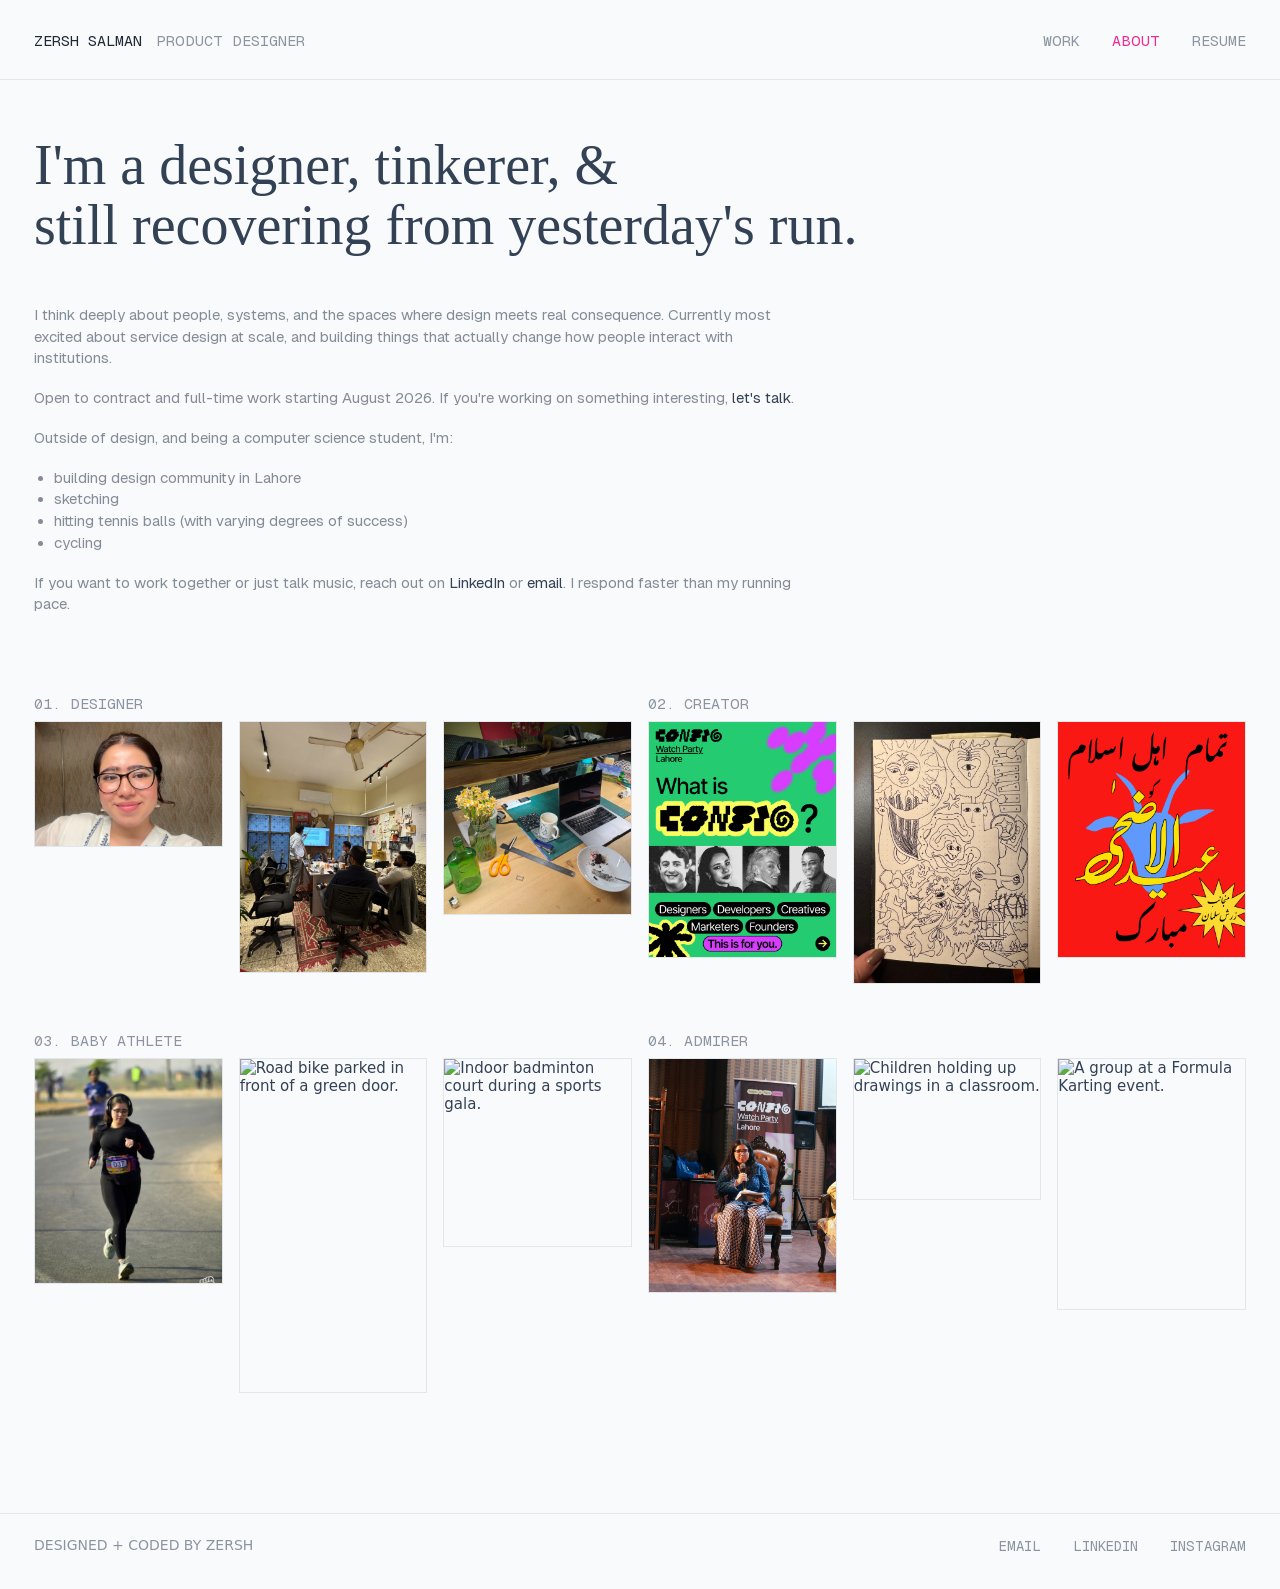
==== commit e7f11f7f: "Update admirer about images" ====
--- a/about/index.html
+++ b/about/index.html
@@ -68,7 +68,7 @@
           <div class="about-image-row" aria-label="Admirer images">
             <img class="about-admirer-laptop" src="/assets/about-admirer-01.jpg" alt="A quiet laptop-side moment.">
             <img class="about-admirer-classroom" src="/assets/about-admirer-02.png" alt="Children holding up drawings in a classroom.">
-            <img class="about-admirer-family" src="/assets/about-admirer-03.png" alt="Two women smiling outdoors at night.">
+            <img class="about-admirer-family" src="/assets/about-admirer-03.jpg" alt="A group at a Formula Karting event.">
           </div>
         </section>
       </div>
--- a/styles.css
+++ b/styles.css
@@ -523,8 +523,14 @@
 }
 
 .dotted-link {
+  color: var(--text);
   text-decoration: underline dotted;
   text-underline-offset: 3px;
+}
+
+.dotted-link:hover,
+.dotted-link:focus-visible {
+  color: var(--accent);
 }
 
 .solution-feature-label {
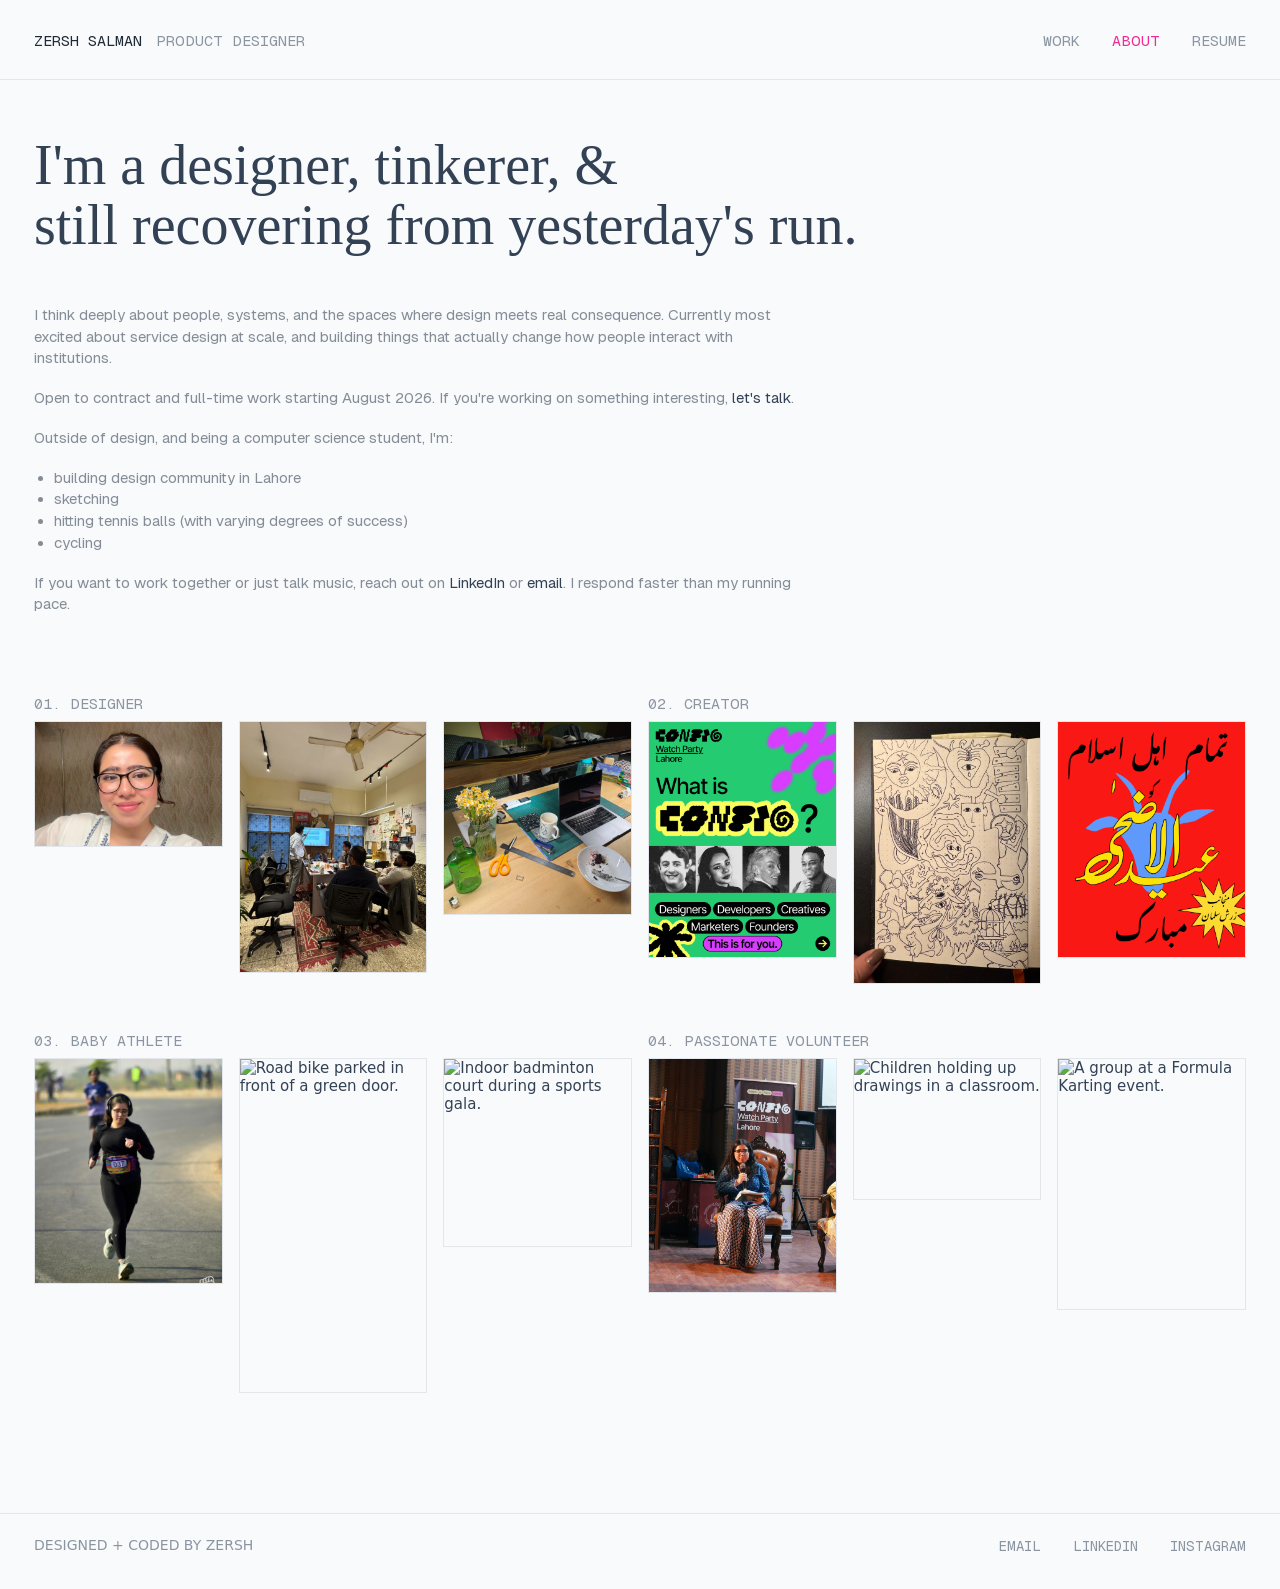
==== commit bc19cce7: "Rename volunteer about section" ====
--- a/about/index.html
+++ b/about/index.html
@@ -64,7 +64,7 @@
         </section>
 
         <section class="about-gallery-block">
-          <p>04. ADMIRER</p>
+          <p>04. PASSIONATE VOLUNTEER</p>
           <div class="about-image-row" aria-label="Admirer images">
             <img class="about-admirer-laptop" src="/assets/about-admirer-01.jpg" alt="A quiet laptop-side moment.">
             <img class="about-admirer-classroom" src="/assets/about-admirer-02.png" alt="Children holding up drawings in a classroom.">
